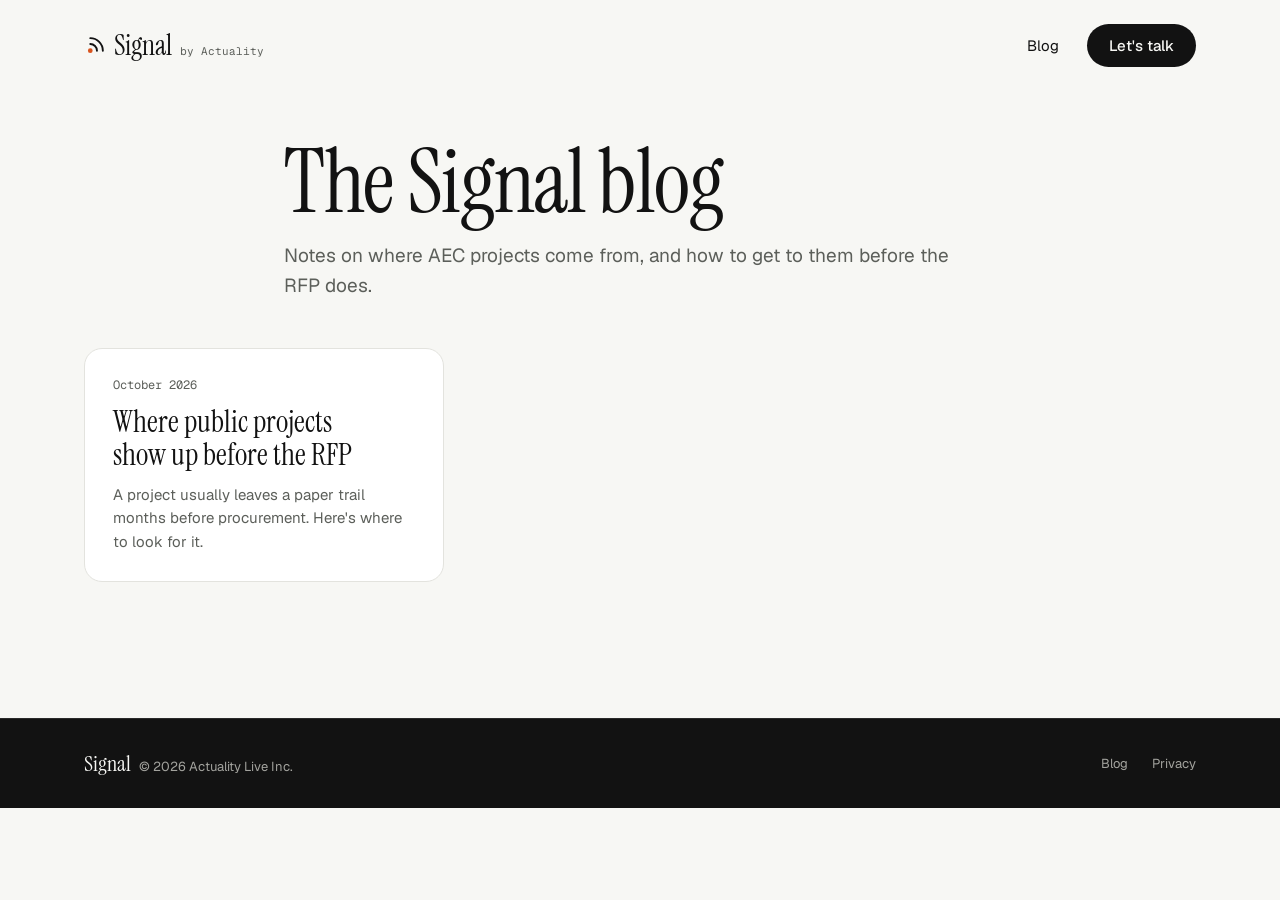
==== blog/index.html @ 7be0cb13 "Add files via upload" ====
<!doctype html>
<html lang="en">
<head>
<meta charset="utf-8">
<meta name="viewport" content="width=device-width, initial-scale=1">
<title>Blog | Signal by Actuality</title>
<meta name="description" content="Notes on finding and winning public and private AEC projects before they reach procurement.">
<link rel="canonical" href="https://aecsignal.ai/blog/">
<meta property="og:type" content="website">
<meta property="og:site_name" content="Signal by Actuality">
<meta property="og:title" content="Blog">
<meta property="og:description" content="Notes on finding and winning public and private AEC projects before they reach procurement.">
<meta property="og:url" content="https://aecsignal.ai/blog/">
<meta property="og:image" content="https://aecsignal.ai/assets/og-image.png">
<meta property="og:image:width" content="1200">
<meta property="og:image:height" content="630">
<meta name="twitter:card" content="summary_large_image">
<link rel="icon" href="../assets/favicon.svg" type="image/svg+xml">
<link rel="apple-touch-icon" href="../assets/apple-touch-icon.png">
<link rel="preload" href="../assets/fonts/InstrumentSerif-Regular.woff2" as="font" type="font/woff2" crossorigin>
<link rel="preload" href="../assets/fonts/Geist.woff2" as="font" type="font/woff2" crossorigin>
<link rel="stylesheet" href="../assets/site.css">
<script type="application/ld+json">{"@context": "https://schema.org", "@graph": [{"@type": "Blog", "url": "https://aecsignal.ai/blog/", "name": "The Signal blog", "publisher": {"@type": "Organization", "@id": "https://aecsignal.ai/#org", "name": "Signal by Actuality", "url": "https://aecsignal.ai/", "logo": "https://aecsignal.ai/assets/apple-touch-icon.png", "parentOrganization": {"@type": "Organization", "name": "Actuality Live Inc."}}}]}</script>
</head>
<body>
<nav class="wrap nav" aria-label="Main">
  <a href="../" class="brand" aria-label="Signal by Actuality, home">
    <svg width="22" height="22" viewBox="0 0 28 28" fill="none" aria-hidden="true"><circle cx="8" cy="20" r="3" fill="#D9541E"/><path d="M8 11.5a8.5 8.5 0 0 1 8.5 8.5" stroke="#121212" stroke-width="2.4" stroke-linecap="round"/><path d="M8 4a16 16 0 0 1 16 16" stroke="#121212" stroke-width="2.4" stroke-linecap="round"/></svg>
    <span class="brand-name">Signal</span><span class="brand-by">by Actuality</span>
  </a>
  <div class="nav-links"><a href="../blog/">Blog</a><a href="../start/" class="btn">Let's talk</a></div>
</nav>
<style>
.blog-head{padding-top:48px;padding-bottom:48px;max-width:760px}
.blog-head h1{margin:0 0 16px;font-family:var(--serif);font-weight:400;font-size:clamp(48px,7vw,88px);line-height:.98;letter-spacing:-.015em}
.blog-head p{margin:0;font-size:19px;line-height:1.55;color:var(--muted)}
.posts{padding-bottom:136px;display:grid;grid-template-columns:repeat(auto-fill,minmax(300px,1fr));gap:16px}
.post{background:var(--white);border:1px solid var(--line);border-radius:18px;padding:28px;display:flex;flex-direction:column;gap:12px;transition:transform .3s cubic-bezier(.2,.7,.2,1),box-shadow .3s,border-color .3s}
.post:hover{transform:translateY(-4px);box-shadow:0 2px 4px rgba(18,18,18,.04),0 24px 48px rgba(18,18,18,.10);border-color:var(--line-strong);opacity:1}
.post h2{margin:0;font-family:var(--serif);font-weight:400;font-size:30px;line-height:1.1}
.post p{margin:0;font-size:15px;line-height:1.55;color:var(--muted)}
</style>
<main>
<header class="wrap blog-head">
  <h1>The Signal blog</h1>
  <p>Notes on where AEC projects come from, and how to get to them before the RFP does.</p>
</header>
<section class="wrap posts" aria-label="Posts">
  <!-- NEW POSTS GO HERE: copy one <a class="post"> block, newest first -->
  <a class="post" href="../blog/finding-projects-before-the-rfp/">
    <span class="meta">October 2026</span>
    <h2>Where public projects show up before the RFP</h2>
    <p>A project usually leaves a paper trail months before procurement. Here's where to look for it.</p>
  </a>
</section>
</main>
<footer class="footer">
  <div class="wrap">
    <span class="footer-brand"><span>Signal</span><span>© 2026 Actuality Live Inc.</span></span>
    <div class="footer-links"><a href="../blog/">Blog</a><a href="../privacy/">Privacy</a></div>
  </div>
</footer>
<script src="../assets/site.js"></script>
</body>
</html>
---- assets/site.css ----
/* Self-hosted brand fonts (SIL Open Font License) */
@font-face{font-family:'Instrument Serif';src:url(fonts/InstrumentSerif-Regular.woff2) format('woff2');font-weight:400;font-style:normal;font-display:swap}
@font-face{font-family:'Instrument Serif';src:url(fonts/InstrumentSerif-Italic.woff2) format('woff2');font-weight:400;font-style:italic;font-display:swap}
@font-face{font-family:'Geist';src:url(fonts/Geist.woff2) format('woff2');font-weight:100 900;font-style:normal;font-display:swap}
@font-face{font-family:'Geist Mono';src:url(fonts/GeistMono.woff2) format('woff2');font-weight:100 900;font-style:normal;font-display:swap}
:root{
  --paper:#F7F7F4; --ink:#121212; --muted:#5C5F5A; --faint:#8A8D86; --soft:#3E413C;
  --line:#E3E3DE; --line-strong:#CFCFC9; --white:#FFFFFF; --night-text:#A3A39E; --night-line:#2A2A2A;
  --accent:#D9541E; --accent-wash:#FFF1E8;
  --budget:#2E5BFF; --council:#C99A1A; --live:#D9541E; --permit:#1F7A55;
  --serif:'Instrument Serif', Georgia, 'Times New Roman', serif;
  --sans:'Geist', system-ui, -apple-system, 'Segoe UI', sans-serif;
  --mono:'Geist Mono', ui-monospace, 'SFMono-Regular', Menlo, monospace;
}
*{box-sizing:border-box}
html{scroll-behavior:smooth}
body{margin:0;background:var(--paper);color:var(--ink);font-family:var(--sans);-webkit-font-smoothing:antialiased;overflow-x:hidden}
a{color:inherit;text-decoration:none}
a:hover{opacity:.85}
:focus-visible{outline:2px solid var(--accent);outline-offset:3px;border-radius:6px}
img{max-width:100%}
.wrap{max-width:1160px;margin:0 auto;padding-left:24px;padding-right:24px}

/* nav */
.nav{display:flex;flex-wrap:wrap;align-items:center;justify-content:space-between;gap:16px;padding-top:24px;padding-bottom:24px}
.brand{display:flex;align-items:baseline;gap:8px}
.brand svg{align-self:center}
.brand-name{font-family:var(--serif);font-size:28px;line-height:1}
.brand-by{font-family:var(--mono);font-size:11px;color:var(--muted)}
.nav-links{display:flex;flex-wrap:wrap;align-items:center;gap:28px;font-size:15px}
.btn{display:inline-block;background:var(--ink);color:var(--paper);font-weight:500;padding:12px 22px;border-radius:999px;border:0;font:inherit;font-weight:500;cursor:pointer;transition:transform .2s,opacity .2s}
.btn:hover{transform:translateY(-1px);opacity:1}
.btn-lg{font-size:16px;padding:16px 30px}
.btn-light{background:var(--paper);color:var(--ink)}

/* type */
.eyebrow{font-family:var(--mono);font-size:12px;letter-spacing:.1em;text-transform:uppercase;color:var(--accent)}
.display{margin:0;font-family:var(--serif);font-weight:400;letter-spacing:-.01em}
.dim{color:var(--faint)}

/* footer */
.footer{background:var(--ink);border-top:1px solid var(--night-line)}
.footer .wrap{display:flex;flex-wrap:wrap;align-items:center;justify-content:space-between;gap:12px;padding-top:24px;padding-bottom:24px;font-size:13px;color:var(--night-text)}
.footer-brand{display:flex;align-items:baseline;gap:8px}
.footer-brand span:first-child{font-family:var(--serif);font-size:22px;color:var(--paper)}
.footer-links{display:flex;gap:24px}
.footer-links a{color:var(--night-text);padding:12px 0}

/* motion */
@keyframes sgRise{from{opacity:0;transform:translateY(18px)}to{opacity:1;transform:none}}
.rise{animation:sgRise .9s cubic-bezier(.2,.7,.2,1) both}
.d1{animation-delay:.08s}.d2{animation-delay:.18s}.d3{animation-delay:.3s}.d4{animation-delay:.42s}
@keyframes sgPulse{0%{box-shadow:0 0 0 0 rgba(217,84,30,.55)}100%{box-shadow:0 0 0 10px rgba(217,84,30,0)}}
.pulse{animation:sgPulse 1.8s ease-out infinite}
@media (prefers-reduced-motion: reduce){*{animation:none!important;transition:none!important;scroll-behavior:auto!important}}

/* long-form (blog, privacy) */
.prose{max-width:680px;margin:0 auto;padding:40px 24px 120px}
.prose h1{font-family:var(--serif);font-weight:400;font-size:clamp(40px,6vw,64px);line-height:1.02;letter-spacing:-.01em;margin:16px 0 20px}
.prose h2{font-family:var(--serif);font-weight:400;font-size:32px;line-height:1.1;margin:48px 0 12px}
.prose p,.prose li{font-size:18px;line-height:1.7;color:var(--soft)}
.prose a{text-decoration:underline;text-underline-offset:3px}
.meta{font-family:var(--mono);font-size:12px;color:var(--muted)}
@media (max-width:480px){
  .nav{flex-wrap:nowrap}
  .nav-links{flex-wrap:nowrap;gap:16px}
  .brand-by{display:none}
}

/* article */
.article-head{max-width:760px;margin:0 auto;padding:40px 24px 8px}
.crumbs{font-size:14px;color:var(--muted);display:flex;gap:8px;flex-wrap:wrap}
.crumbs a{text-decoration:underline;text-underline-offset:3px}
.article-head h1{font-family:var(--serif);font-weight:400;font-size:clamp(42px,6.4vw,72px);line-height:1;letter-spacing:-.015em;margin:28px 0 20px}
.dek{margin:0 0 24px;font-size:21px;line-height:1.5;color:var(--muted)}
.byline{display:flex;flex-wrap:wrap;gap:16px;padding:16px 0;border-top:1px solid var(--line);border-bottom:1px solid var(--line)}
.article-body{max-width:760px;padding-top:16px}
.article-body h2{scroll-margin-top:24px}
.cta-box{margin:56px 0 0;background:var(--ink);color:var(--paper);border-radius:18px;padding:36px;display:flex;flex-direction:column;align-items:flex-start;gap:16px}
.cta-box p{margin:0;font-family:var(--serif);font-size:32px;line-height:1.1;color:var(--paper)}
.cta-box .btn{text-decoration:none}

h1,h2,h3{text-wrap:balance}
p{text-wrap:pretty}
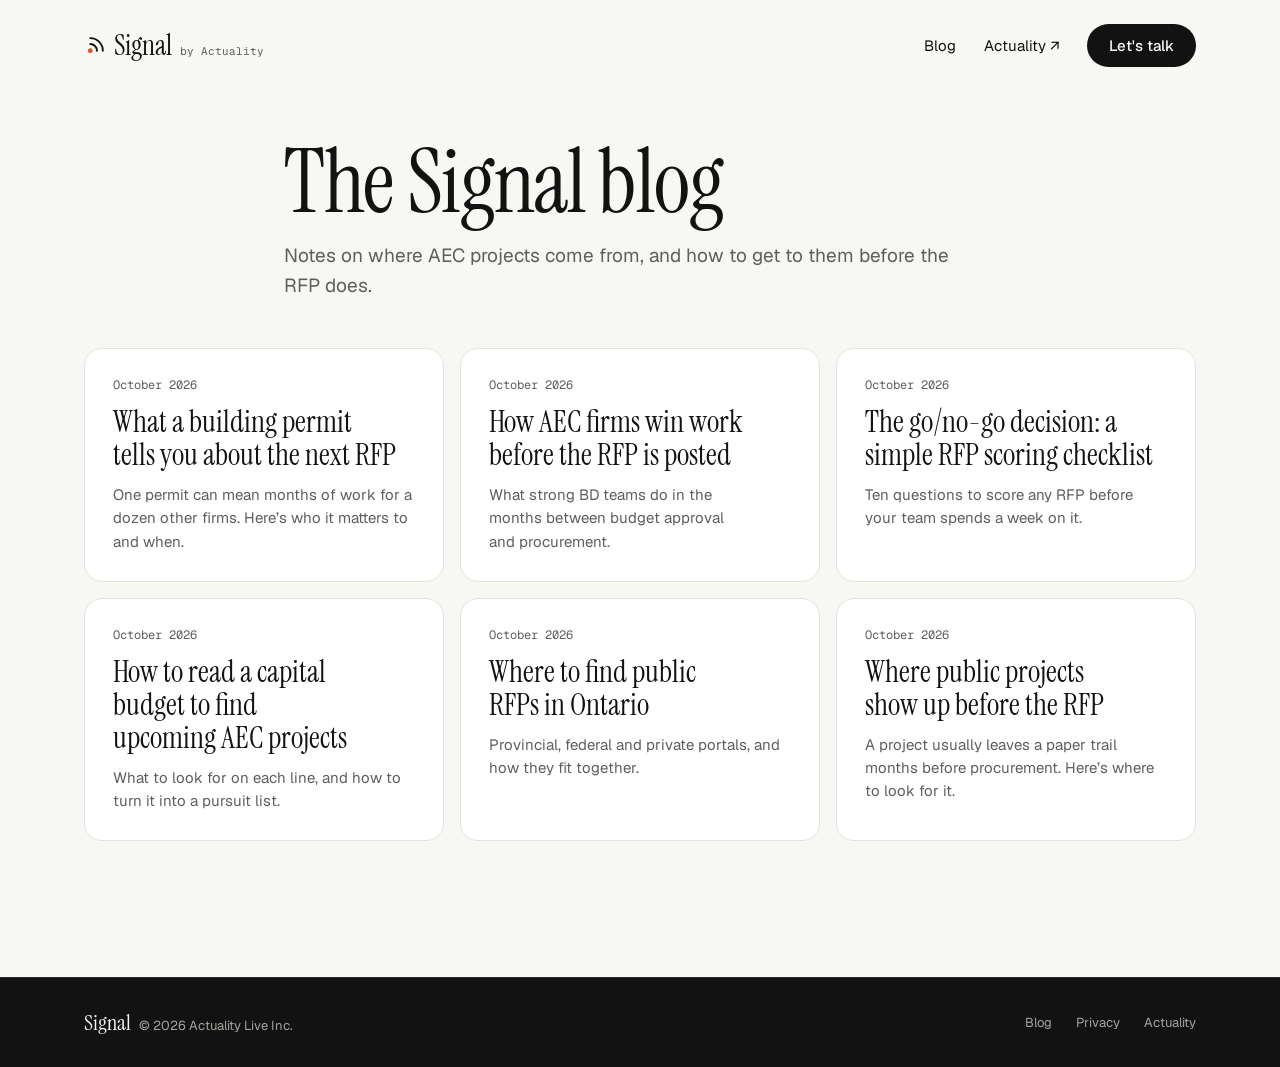
==== commit 614d58e3: "Add files via upload" ====
--- a/blog/index.html
+++ b/blog/index.html
@@ -5,13 +5,13 @@
 <meta name="viewport" content="width=device-width, initial-scale=1">
 <title>Blog | Signal by Actuality</title>
 <meta name="description" content="Notes on finding and winning public and private AEC projects before they reach procurement.">
-<link rel="canonical" href="https://aecsignal.ai/blog/">
+<link rel="canonical" href="https://aecsignal.si/blog/">
 <meta property="og:type" content="website">
 <meta property="og:site_name" content="Signal by Actuality">
 <meta property="og:title" content="Blog">
 <meta property="og:description" content="Notes on finding and winning public and private AEC projects before they reach procurement.">
-<meta property="og:url" content="https://aecsignal.ai/blog/">
-<meta property="og:image" content="https://aecsignal.ai/assets/og-image.png">
+<meta property="og:url" content="https://aecsignal.si/blog/">
+<meta property="og:image" content="https://aecsignal.si/assets/og-image.png">
 <meta property="og:image:width" content="1200">
 <meta property="og:image:height" content="630">
 <meta name="twitter:card" content="summary_large_image">
@@ -20,7 +20,7 @@
 <link rel="preload" href="../assets/fonts/InstrumentSerif-Regular.woff2" as="font" type="font/woff2" crossorigin>
 <link rel="preload" href="../assets/fonts/Geist.woff2" as="font" type="font/woff2" crossorigin>
 <link rel="stylesheet" href="../assets/site.css">
-<script type="application/ld+json">{"@context": "https://schema.org", "@graph": [{"@type": "Blog", "url": "https://aecsignal.ai/blog/", "name": "The Signal blog", "publisher": {"@type": "Organization", "@id": "https://aecsignal.ai/#org", "name": "Signal by Actuality", "url": "https://aecsignal.ai/", "logo": "https://aecsignal.ai/assets/apple-touch-icon.png", "parentOrganization": {"@type": "Organization", "name": "Actuality Live Inc."}}}]}</script>
+<script type="application/ld+json">{"@context": "https://schema.org", "@graph": [{"@type": "Blog", "url": "https://aecsignal.si/blog/", "name": "The Signal blog", "publisher": {"@type": "Organization", "@id": "https://aecsignal.si/#org", "name": "Signal by Actuality", "url": "https://aecsignal.si/", "logo": "https://aecsignal.si/assets/apple-touch-icon.png", "parentOrganization": {"@type": "Organization", "name": "Actuality Live Inc."}}}]}</script>
 </head>
 <body>
 <nav class="wrap nav" aria-label="Main">
@@ -28,7 +28,7 @@
     <svg width="22" height="22" viewBox="0 0 28 28" fill="none" aria-hidden="true"><circle cx="8" cy="20" r="3" fill="#D9541E"/><path d="M8 11.5a8.5 8.5 0 0 1 8.5 8.5" stroke="#121212" stroke-width="2.4" stroke-linecap="round"/><path d="M8 4a16 16 0 0 1 16 16" stroke="#121212" stroke-width="2.4" stroke-linecap="round"/></svg>
     <span class="brand-name">Signal</span><span class="brand-by">by Actuality</span>
   </a>
-  <div class="nav-links"><a href="../blog/">Blog</a><a href="../start/" class="btn">Let's talk</a></div>
+  <div class="nav-links"><a href="../blog/" class="nav-blog">Blog</a><a href="https://www.actuality.live/">Actuality ↗</a><a href="../start/" class="btn">Let's talk</a></div>
 </nav>
 <style>
 .blog-head{padding-top:48px;padding-bottom:48px;max-width:760px}
@@ -47,17 +47,42 @@
 </header>
 <section class="wrap posts" aria-label="Posts">
   <!-- NEW POSTS GO HERE: copy one <a class="post"> block, newest first -->
+  <a class="post" href="../blog/what-a-building-permit-tells-you/">
+    <span class="meta">October 2026</span>
+    <h2>What a building permit tells you about the next RFP</h2>
+    <p>One permit can mean months of work for a dozen other firms. Here’s who it matters to and when.</p>
+  </a>
+  <a class="post" href="../blog/how-aec-firms-win-before-the-rfp/">
+    <span class="meta">October 2026</span>
+    <h2>How AEC firms win work before the RFP is posted</h2>
+    <p>What strong BD teams do in the months between budget approval and procurement.</p>
+  </a>
+  <a class="post" href="../blog/rfp-go-no-go-checklist/">
+    <span class="meta">October 2026</span>
+    <h2>The go/no-go decision: a simple RFP scoring checklist</h2>
+    <p>Ten questions to score any RFP before your team spends a week on it.</p>
+  </a>
+  <a class="post" href="../blog/how-to-read-a-capital-budget/">
+    <span class="meta">October 2026</span>
+    <h2>How to read a capital budget to find upcoming AEC projects</h2>
+    <p>What to look for on each line, and how to turn it into a pursuit list.</p>
+  </a>
+  <a class="post" href="../blog/where-to-find-public-rfps-ontario/">
+    <span class="meta">October 2026</span>
+    <h2>Where to find public RFPs in Ontario</h2>
+    <p>Provincial, federal and private portals, and how they fit together.</p>
+  </a>
   <a class="post" href="../blog/finding-projects-before-the-rfp/">
     <span class="meta">October 2026</span>
     <h2>Where public projects show up before the RFP</h2>
-    <p>A project usually leaves a paper trail months before procurement. Here's where to look for it.</p>
+    <p>A project usually leaves a paper trail months before procurement. Here’s where to look for it.</p>
   </a>
 </section>
 </main>
 <footer class="footer">
   <div class="wrap">
     <span class="footer-brand"><span>Signal</span><span>© 2026 Actuality Live Inc.</span></span>
-    <div class="footer-links"><a href="../blog/">Blog</a><a href="../privacy/">Privacy</a></div>
+    <div class="footer-links"><a href="../blog/">Blog</a><a href="../privacy/">Privacy</a><a href="https://www.actuality.live/">Actuality</a></div>
   </div>
 </footer>
 <script src="../assets/site.js"></script>
--- a/assets/site.css
+++ b/assets/site.css
@@ -82,3 +82,20 @@
 
 h1,h2,h3{text-wrap:balance}
 p{text-wrap:pretty}
+
+@media (max-width:420px){.nav-links .nav-blog{display:none}}
+
+.more{margin-top:48px;padding-top:24px;border-top:1px solid var(--line)}
+.more ul{list-style:none;padding:0;margin:12px 0 0}
+.more li{margin:0 0 10px}
+.more a{font-family:var(--serif);font-size:24px;line-height:1.2;color:var(--ink);text-decoration:none}
+.more a:hover{text-decoration:underline}
+.prose h3{font-family:var(--sans);font-size:19px;font-weight:600;margin:32px 0 6px;color:var(--ink)}
+.prose ul,.prose ol{padding-left:22px}
+.prose li{margin:0 0 8px}
+.table-wrap{overflow-x:auto;margin:24px 0;border:1px solid var(--line);border-radius:14px;background:var(--white)}
+.table-wrap table{border-collapse:collapse;width:100%;min-width:600px;font-size:15px}
+.table-wrap th,.table-wrap td{text-align:left;padding:12px 14px;border-bottom:1px solid var(--line);vertical-align:top;color:var(--soft);line-height:1.45}
+.table-wrap th{font-family:var(--mono);font-size:12px;font-weight:400;text-transform:uppercase;letter-spacing:.06em;color:var(--muted);background:#FBFBF9}
+.table-wrap tr:last-child td{border-bottom:0}
+.table-wrap td:first-child{color:var(--ink);font-weight:500}
